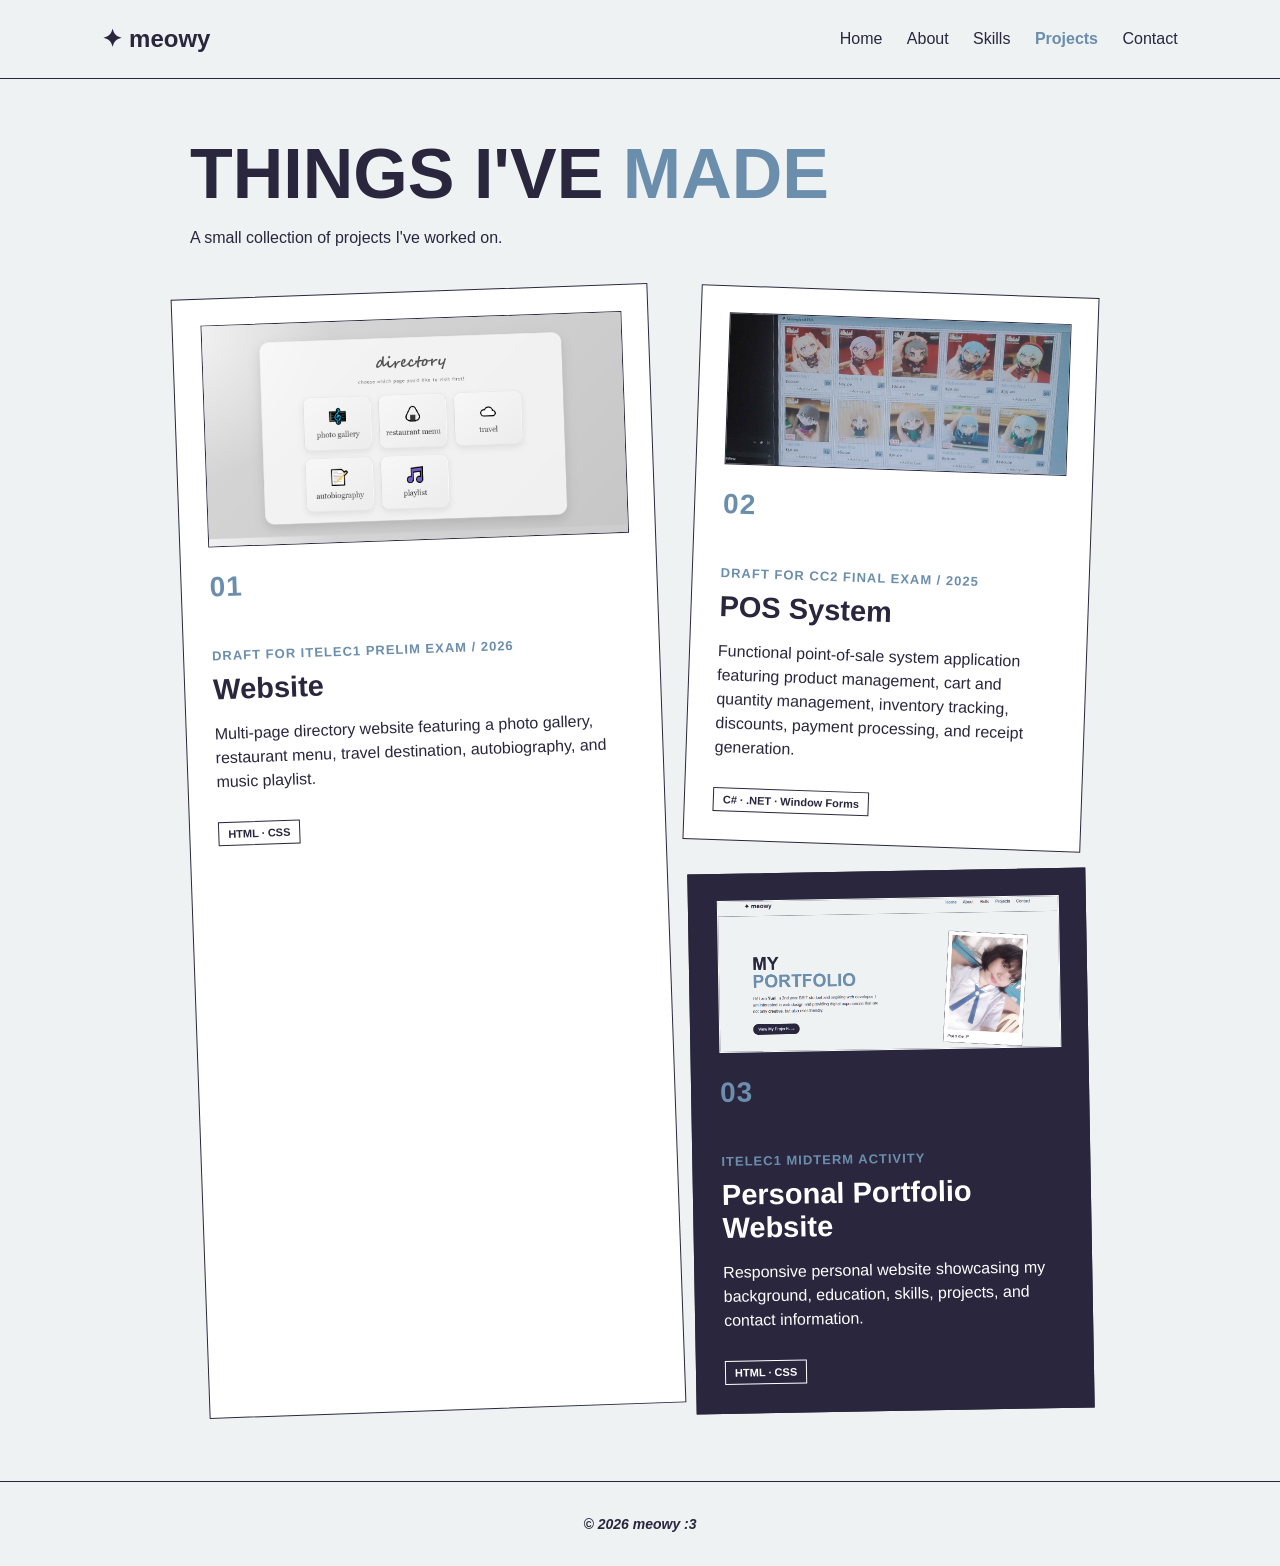
==== projects.html @ dab66755 "Add files via upload" ====
<!DOCTYPE html>
<html lang="en">

<head>
	<meta charset="UTF-8">
	<meta name="viewport" content="width=device-width, initial-scale=1.0">
	<title>things i've made</title>
	<link rel="stylesheet" href="css/style.css">
</head>

<body>

	<header>
		<nav>
			<h2>✦ meowy</h2>

			<div>
				<a href="index.html">Home</a>
				<a href="about.html">About</a>
				<a href="skills.html">Skills</a>
				<a href="projects.html" class="active">Projects</a>
				<a href="contact.html">Contact</a>
			</div>
		</nav>
	</header>

	<main class="projects-page">
		<section class="projects-heading">
			<h1>THINGS I'VE <span>MADE</span></h1>
			<p>A small collection of projects I've worked on.</p>
		</section>

		<section class="project-grid">
			<article class="project project-featured">
				<img class="project-image" src="images/personal_website.png" alt="Preview of the website I made for Web Development class">
				<p class="project-number">01</p>
				<div>
					<p class="project-type">DRAFT FOR ITELEC1 PRELIM EXAM / 2026</p>
					<h2>Website</h2>
					<p>Multi-page directory website featuring a photo gallery, restaurant menu, travel destination, autobiography, and music playlist.</p>
					<span class="project-tag">HTML · CSS</span>
				</div>
			</article>

			<article class="project project-tilted">
				<img class="project-image" src="images/pos_system.jpg" alt="Preview of the POS system project">
				<p class="project-number">02</p>
				<p class="project-type">DRAFT FOR CC2 FINAL EXAM / 2025</p>
				<h2>POS System</h2>
				<p>Functional point-of-sale system application featuring product management, cart and quantity management, inventory tracking, discounts, payment processing, and receipt generation.</p>
				<span class="project-tag">C# · .NET · Window Forms</span>
			</article>

			<article class="project project-dark">
				<img class="project-image" src="images/portfolio_website.png" alt="Preview of the Personal Portfolio Website">
				<p class="project-number">03</p>
				<p class="project-type">ITELEC1 MIDTERM ACTIVITY</p>
				<h2>Personal Portfolio Website</h2>
				<p>Responsive personal website showcasing my background, education, skills, projects, and contact information.</p>
				<span class="project-tag">HTML · CSS</span>
			</article>
		</section>
	</main>

	<footer>
		<p><strong>© 2026 meowy :3</strong></p>
	</footer>

</body>
</html>
---- css/style.css ----
/* general */

body {
    background-color: #eef2f3;
    color: #29263d;
    font-family: Arial, sans-serif;
    margin: 0;
}


/* navigation */

header {
    padding: 25px 8%;
    border-bottom: 1px solid #29263d;
}

nav {
    display: flex;
    justify-content: space-between;
    align-items: center;
}

nav h2 {
    margin: 0;
}

nav a {
    color: #29263d;
    text-decoration: none;
    margin-left: 20px;
    transition: color 0.3s ease, text-shadow 0.2s ease;
}

nav a:hover {
    color: #6c8ead;
    text-shadow: 2px 2px 0 #cbd8df;
}

nav a.active {
    font-weight: bold;
    color: #6c8ead;
}


/* hero */

.hero {
    display: flex;
    justify-content: space-between;
    align-items: center;

    padding: 80px 10%;
}


/* text */

.intro {
    width: 50%;
}

h1 {
    font-size: 70px;
    line-height: 1;
    margin: 20px 0;
}

h1 span {
    color: #6c8ead;
}

.intro > p {
    line-height: 1.6;
    max-width: 500px;
}


/* buttons */

.button {
    display: inline-block;

    margin-top: 20px;
    padding: 12px 20px;

    background-color: #29263d;
    color: white;

    text-decoration: none;
    border-radius: 20px;

    transition: 0.2s;
}

.button:hover {
    transform: translateY(-3px);
    background-color: #6c8ead;
}


/* photo */

.photo-card {
    background-color: white;

    padding: 15px;

    width: 280px;

    border: 1px solid #29263d;

    transform: rotate(4deg);
    transition: transform 0.2s, box-shadow 0.2s;
}

.photo-card:hover {
    transform: translateY(-8px) rotate(4deg);
    box-shadow: 6px 6px 0 #29263d;
}

.photo-card img {
    width: 100%;
    display: block;
}

.photo-card p {
    font-style: italic;
    margin-bottom: 0;
}


/* quick links */

.quick-links {
    display: flex;

    gap: 20px;

    padding: 40px 10% 60px;

    border-top: 1px dashed #29263d;
}

.card {
    position: relative;
    flex: 1;
    min-height: 145px;
    padding: 22px 24px;
    box-sizing: border-box;

    border: 1px solid #29263d;
    border-radius: 0;

    background-color: white;
    color: #29263d;
    text-decoration: none;
    transition: transform 0.2s, box-shadow 0.2s, background-color 0.2s;
}

.card:nth-child(2) {
    background-color: #6c8ead;
    transform: translateY(14px);
}

.card:nth-child(3) {
    transform: translateY(-5px);
}

.card:hover {
    transform: translateY(-8px) rotate(-1deg);
    box-shadow: 6px 6px 0 #29263d;
}

.card:nth-child(2):hover {
    transform: translateY(6px) rotate(1deg);
}

.card-number {
    display: block;
    color: #6c8ead;
    font-size: 12px;
    font-weight: bold;
    letter-spacing: 1px;
    margin-bottom: 26px;
}

.card:nth-child(2) .card-number {
    color: #29263d;
}

.card h3 {
    margin: 0 0 9px;
    font-size: 21px;
}

.card-arrow {
    float: right;
    font-size: 24px;
    font-weight: normal;
}

.card p {
    margin: 0;
    font-size: 14px;
    font-style: italic;
}

/* about page */

.page-title {
    text-align: center;
    font-size: 55px;
    margin-bottom: 5px;
}

.subtitle {
    text-align: center;
    font-style: italic;
    color: #6C8EAD;
}

.about-container {
    display: flex;
    gap: 40px;
    max-width: 1000px;
    margin: 60px auto;
}

/* education */

.education {
    background-color: white;
    padding: 40px;
    width: 500px;

    border: 1px solid #29263d;

    transform: rotate(-2deg);
}

.education:hover {
    transform: translateY(-8px) rotate(-2deg);
    box-shadow: 6px 6px 0 #29263d;
}

.education h2 {
    font-size: 30px;
    text-transform: uppercase;
    margin-bottom: 35px;
}

.education-item {
    display: flex;
    margin-bottom: 30px;
}

.education-item span {
    color: #6C8EAD;
    font-size: 13px;
    font-weight: bold;

    width: 120px;
    flex-shrink: 0;
}

.education-item div {
    flex: 1;
}

.education-item h3 {
    font-size: 15px;
    margin: 0 0 5px;
}

.education-item p {
    margin: 0;
    line-height: 1.4;
    font-size: 14px;
}

.organizations-title {
    border-top: 1px dashed #29263d;
    padding-top: 30px;
    margin-top: 40px;
}

/* right side */

.about-side {
    flex: 1;
}

/* profile photo */

.profile {
    background-color: white;
    padding: 12px;

    width: 220px;

    margin: 0 auto 30px;

    border: 1px solid #29263d;

    transform: rotate(3deg);
    transition: transform 0.2s, box-shadow 0.2s;
}

.profile:hover {
    transform: translateY(-8px) rotate(3deg);
    box-shadow: 6px 6px 0 #29263d;
}

.profile img {
    width: 100%;
    display: block;
}

/* about */

.about-text,
.experience {
    margin-top: 30px;
    margin-bottom: 30px;
}

.about-text p {
    line-height: 1.6;
}

/* interests */

.interests {
    border-top: 1px dashed #29263d;
    padding-top: 20px;
}

.interests p {
    line-height: 1.6;
}

/* h2 elements in the about section */
.about-text h2, .interests h2 {
    font-size: 30px;
    margin-bottom: 20px;
    color: #6C8EAD;
}

/* footer */

footer {
    padding: 20px 8%;

    border-top: 1px solid #29263d;

    font-size: 14px;

    font-style: italic;

    text-align: center;
}

/* shared page headings */

.contact-intro,
.projects-heading,
.skills-heading {
    max-width: 900px;
    margin: 60px auto 40px;
    padding: 0 8%;
}

.contact-intro h1,
.projects-heading h1,
.skills-heading h1 {
    margin: 12px 0 15px;
}

.contact-intro > p:last-child,
.projects-heading > p:last-child,
.skills-heading > p:last-child {
    line-height: 1.6;
    max-width: 570px;
}

/* projects */

.project-grid {
    display: grid;
    grid-template-columns: 1.2fr 1fr;
    gap: 25px;
    max-width: 900px;
    margin: 0 auto 70px;
    padding: 0 8%;
}

.project {
    min-height: 220px;
    padding: 28px;
    border: 1px solid #29263d;
    background: white;
    transition: transform 0.2s, box-shadow 0.2s;
}

.project-featured:hover {
    transform: translateY(-8px) rotate(-2deg);
    box-shadow: 6px 6px 0 #29263d;
}

.project-tilted:hover {
    transform: translateY(-8px) rotate(2deg);
    box-shadow: 6px 6px 0 #29263d;
}

.project-dark:hover {
    transform: translateY(-8px) rotate(-1deg);
    box-shadow: 6px 6px 0 #6c8ead;
}

.project-image {
    display: block;
    width: 100%;
    height: 150px;
    margin: -2px 0 24px;
    border: 1px solid #29263d;
    object-fit: cover;
}

.project-featured .project-image {
    height: 220px;
}

.project-dark .project-image {
    border-color: white;
}

.project-featured {
    grid-row: span 2;
    transform: rotate(-2deg);
}

.project-tilted {
    transform: rotate(2deg);
}

.project-dark {
    background-color: #29263d;
    color: white;
    transform: rotate(-1deg);
}

.project-number,
.project-type,
.skill-index {
    color: #6c8ead;
    font-size: 13px;
    font-weight: bold;
    letter-spacing: 1px;
}

.project-number {
    font-size: 28px;
    margin: 0 0 45px;
}

.project-type {
    margin: 0 0 10px;
}

.project h2 {
    font-size: 29px;
    margin: 0 0 12px;
}

.project p:not(.project-number):not(.project-type) {
    line-height: 1.5;
}

.project-tag {
    display: inline-block;
    margin-top: 12px;
    padding: 5px 9px;
    border: 1px solid currentColor;
    font-size: 11px;
    font-weight: bold;
}

/* skills */

.skills-board {
    display: grid;
    grid-template-columns: repeat(3, 1fr);
    max-width: 900px;
    margin: 0 auto;
    padding: 0 8%;
}

.skill-column {
    min-height: 300px;
    padding: 28px;
    border: 1px solid #29263d;
    background-color: white;
    transition: transform 0.2s, box-shadow 0.2s;
}

.skill-column:hover {
    transform: translateY(-8px);
    box-shadow: 6px 6px 0 #29263d;
}

.skill-column-accent:hover {
    transform: translateY(12px);
}

.skill-column + .skill-column {
    border-left: 0;
}

.skill-column-accent {
    background-color: #6c8ead;
    transform: translateY(20px);
}

.skill-index {
    margin: 0 0 55px;
}


.skill-index.white {
    color: white;
}

.skill-column h2 {
    font-size: 34px;
    margin: 0 0 25px;
}

.skill-column ul {
    list-style: none;
    margin: 0;
    padding: 0;
}

.skill-column li {
    border-top: 1px dashed #29263d;
    padding: 12px 0;
}

.skills-footnote {
    margin: 55px auto 70px;
    text-align: center;
    font-style: italic;
}

/* contact */

.contact-layout {
    display: grid;
    grid-template-columns: 0.8fr 1.2fr;
    gap: 35px;
    max-width: 900px;
    margin: 0 auto 70px;
    padding: 0 8%;
}

.contact-note {
    align-self: start;
    padding: 30px;
    border: 1px solid #29263d;
    background-color: #6c8ead;
    transform: rotate(-3deg);
}

.note-mark {
    font-size: 28px;
    margin: 0 0 35px;
}

.contact-note h2 {
    font-size: 28px;
    margin: 0 0 15px;
}

.contact-note p:not(.note-mark),
.contact-note a {
    line-height: 1.6;
}

.contact-note a {
    color: #29263d;
    font-weight: bold;
    transition: color 0.2s, text-shadow 0.2s;
}

.contact-note a:hover {
    color: white;
}

.contact-info {
    border-top: 1px dashed #29263d;
    margin-top: 30px;
    padding-top: 20px;
}

.contact-form {
    display: flex;
    flex-direction: column;
    gap: 8px;
    padding: 30px;
    border: 1px solid #29263d;
    background-color: white;
}

.contact-form label {
    font-size: 13px;
    font-weight: bold;
    margin-top: 8px;
}

.contact-form input,
.contact-form textarea {
    box-sizing: border-box;
    width: 100%;
    padding: 12px;
    border: 1px solid #29263d;
    border-radius: 0;
    background-color: #eef2f3;
    color: #29263d;
    font: inherit;
}

.contact-form textarea {
    resize: vertical;
}

.contact-form .button {
    align-self: flex-start;
    border: 0;
    cursor: pointer;
    font: inherit;
}

.contact-note {
    transition: transform 0.2s, box-shadow 0.2s;
}

.contact-note:hover {
    transform: translateY(-8px) rotate(-3deg);
    box-shadow: 6px 6px 0 #29263d;
}

@media (max-width: 700px) {
    header {
        padding: 20px 6%;
    }

    nav {
        align-items: flex-start;
        gap: 20px;
        flex-direction: column;
    }

    nav a {
        display: inline-block;
        margin: 0 14px 0 0;
    }

    h1 {
        font-size: 48px;
    }

    .contact-intro,
    .projects-heading,
    .skills-heading {
        margin-top: 40px;
    }

    .quick-links {
        flex-direction: column;
        gap: 14px;
        padding: 30px 8% 45px;
    }

    .card,
    .card:nth-child(2),
    .card:nth-child(3) {
        min-height: 125px;
        transform: none;
    }

    .card:hover,
    .card:nth-child(2):hover {
        transform: translateY(-4px);
    }

    .project-grid,
    .contact-layout {
        grid-template-columns: 1fr;
    }

    .project-featured {
        grid-row: auto;
    }

    .skills-board {
        grid-template-columns: 1fr;
    }

    .skill-column + .skill-column {
        border-left: 1px solid #29263d;
        border-top: 0;
    }

    .skill-column-accent {
        transform: none;
    }

    .skill-column:hover,
    .skill-column-accent:hover {
        transform: translateY(-4px);
    }
}
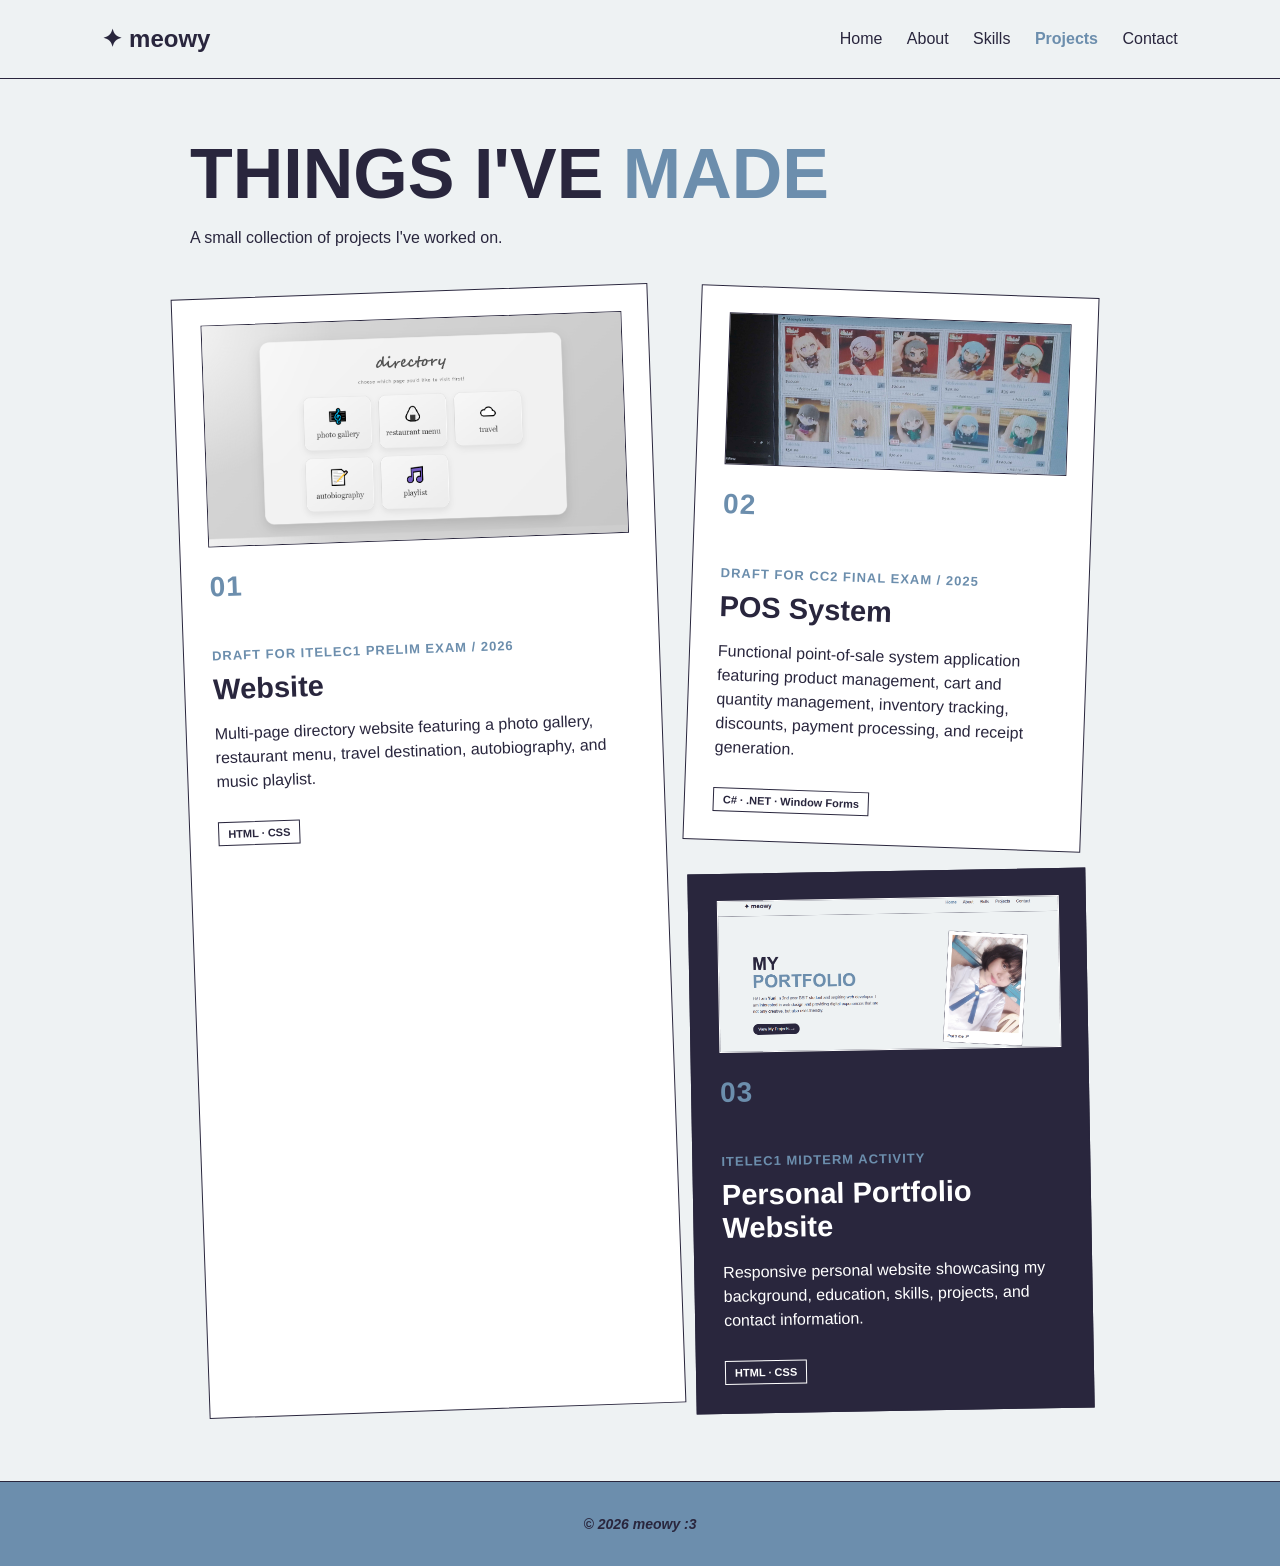
==== commit c155d224: "Refined website based on feedback" ====
--- a/projects.html
+++ b/projects.html
@@ -31,7 +31,7 @@
 		</section>
 
 		<section class="project-grid">
-			<article class="project project-featured">
+			<a class="project project-featured" href="https://yuni.lovestoblog.com/index.html">
 				<img class="project-image" src="images/personal_website.png" alt="Preview of the website I made for Web Development class">
 				<p class="project-number">01</p>
 				<div>
@@ -40,25 +40,25 @@
 					<p>Multi-page directory website featuring a photo gallery, restaurant menu, travel destination, autobiography, and music playlist.</p>
 					<span class="project-tag">HTML · CSS</span>
 				</div>
-			</article>
+			</a>
 
-			<article class="project project-tilted">
+			<a class="project project-tilted" href="project-details.html">
 				<img class="project-image" src="images/pos_system.jpg" alt="Preview of the POS system project">
 				<p class="project-number">02</p>
 				<p class="project-type">DRAFT FOR CC2 FINAL EXAM / 2025</p>
 				<h2>POS System</h2>
 				<p>Functional point-of-sale system application featuring product management, cart and quantity management, inventory tracking, discounts, payment processing, and receipt generation.</p>
 				<span class="project-tag">C# · .NET · Window Forms</span>
-			</article>
+			</a>
 
-			<article class="project project-dark">
+			<a class="project project-dark" href="https://hitorinbo.github.io/portfolio-website/">
 				<img class="project-image" src="images/portfolio_website.png" alt="Preview of the Personal Portfolio Website">
 				<p class="project-number">03</p>
 				<p class="project-type">ITELEC1 MIDTERM ACTIVITY</p>
 				<h2>Personal Portfolio Website</h2>
 				<p>Responsive personal website showcasing my background, education, skills, projects, and contact information.</p>
 				<span class="project-tag">HTML · CSS</span>
-			</article>
+			</a>
 		</section>
 	</main>
 
--- a/css/style.css
+++ b/css/style.css
@@ -143,23 +143,22 @@
 }
 
 .card {
-    position: relative;
     flex: 1;
     min-height: 145px;
     padding: 22px 24px;
     box-sizing: border-box;
 
     border: 1px solid #29263d;
-    border-radius: 0;
-
     background-color: white;
     color: #29263d;
     text-decoration: none;
     transition: transform 0.2s, box-shadow 0.2s, background-color 0.2s;
 }
 
-.card:nth-child(2) {
+.card:nth-child(2),
+.card:nth-child(4) {
     background-color: #6c8ead;
+    color: white;
     transform: translateY(14px);
 }
 
@@ -172,21 +171,22 @@
     box-shadow: 6px 6px 0 #29263d;
 }
 
-.card:nth-child(2):hover {
+.card:nth-child(2):hover,
+.card:nth-child(4):hover {
     transform: translateY(6px) rotate(1deg);
 }
 
 .card-number {
     display: block;
-    color: #6c8ead;
     font-size: 12px;
     font-weight: bold;
     letter-spacing: 1px;
     margin-bottom: 26px;
 }
 
-.card:nth-child(2) .card-number {
-    color: #29263d;
+.card:nth-child(2) .card-number,
+.card:nth-child(4) .card-number {
+    color: white;
 }
 
 .card h3 {
@@ -207,18 +207,6 @@
 }
 
 /* about page */
-
-.page-title {
-    text-align: center;
-    font-size: 55px;
-    margin-bottom: 5px;
-}
-
-.subtitle {
-    text-align: center;
-    font-style: italic;
-    color: #6C8EAD;
-}
 
 .about-container {
     display: flex;
@@ -359,6 +347,8 @@
     font-style: italic;
 
     text-align: center;
+
+    background-color: #6C8EAD;
 }
 
 /* shared page headings */
@@ -396,10 +386,13 @@
 }
 
 .project {
+    display: block;
     min-height: 220px;
     padding: 28px;
     border: 1px solid #29263d;
     background: white;
+    color: inherit;
+    text-decoration: none;
     transition: transform 0.2s, box-shadow 0.2s;
 }
 
@@ -486,6 +479,49 @@
     font-weight: bold;
 }
 
+/* project details */
+
+.project-details-heading {
+    max-width: 900px;
+    margin: 60px auto 35px;
+    padding: 0 8%;
+}
+
+.project-details-heading h1 {
+    margin: 12px 0 15px;
+}
+
+.project-details-heading > p:last-child {
+    line-height: 1.6;
+}
+
+.project-details-note {
+    max-width: 650px;
+    margin: 0 auto 90px;
+    padding: 35px;
+    border: 1px solid #29263d;
+    background-color: white;
+    transition: transform 0.2s, box-shadow 0.2s;
+}
+
+.project-details-note:hover {
+    transform: translateY(-8px) rotate(-1deg);
+    box-shadow: 6px 6px 0 #29263d;
+}
+
+.project-details-note .project-number {
+    margin-bottom: 30px;
+}
+
+.project-details-note h2 {
+    margin: 0 0 12px;
+    font-size: 29px;
+}
+
+.project-details-note > p:not(.project-number) {
+    line-height: 1.6;
+}
+
 /* skills */
 
 .skills-board {
@@ -518,12 +554,14 @@
 }
 
 .skill-column-accent {
+    color: white;
     background-color: #6c8ead;
     transform: translateY(20px);
 }
 
 .skill-index {
     margin: 0 0 55px;
+    color: #29263d;
 }
 
 
@@ -545,6 +583,10 @@
 .skill-column li {
     border-top: 1px dashed #29263d;
     padding: 12px 0;
+}
+
+.skill-column-accent li {
+    border-color: white;
 }
 
 .skills-footnote {
@@ -641,10 +683,6 @@
     font: inherit;
 }
 
-.contact-note {
-    transition: transform 0.2s, box-shadow 0.2s;
-}
-
 .contact-note:hover {
     transform: translateY(-8px) rotate(-3deg);
     box-shadow: 6px 6px 0 #29263d;
@@ -684,13 +722,15 @@
 
     .card,
     .card:nth-child(2),
-    .card:nth-child(3) {
+    .card:nth-child(3),
+    .card:nth-child(4) {
         min-height: 125px;
         transform: none;
     }
 
     .card:hover,
-    .card:nth-child(2):hover {
+    .card:nth-child(2):hover,
+    .card:nth-child(4):hover {
         transform: translateY(-4px);
     }
 
